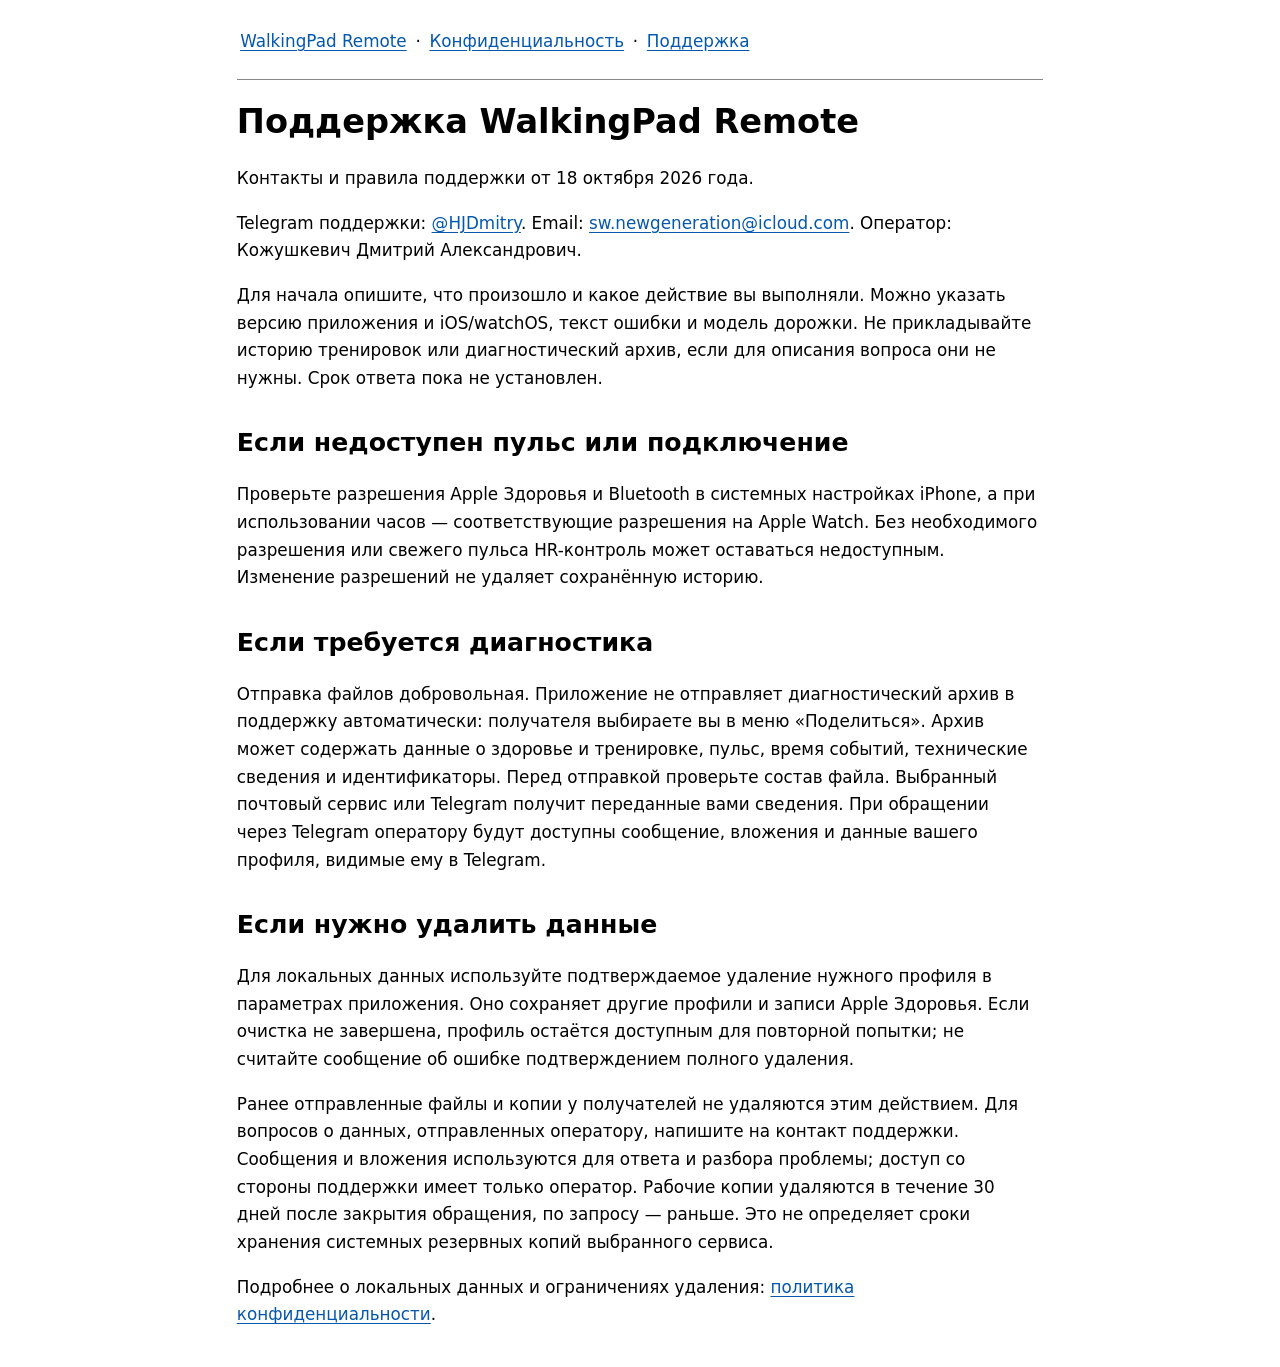
==== support.html @ 79df1866 "Add customer privacy pages and native support entry" ====
<!doctype html>
<html lang="ru">
<head>
<meta charset="utf-8">
<meta name="viewport" content="width=device-width, initial-scale=1">
<title>Поддержка — WalkingPad Remote</title>
<link rel="stylesheet" href="style.css">
</head>
<body>
<nav aria-label="Навигация"><a href="index.html">WalkingPad Remote</a> · <a href="privacy.html">Конфиденциальность</a> · <a href="support.html">Поддержка</a></nav>
<main>
<h1>Поддержка WalkingPad Remote</h1>
<p>Контакты и правила поддержки от 18 октября 2026 года.</p>
<p>Telegram поддержки: <a href="https://t.me/HJDmitry">@HJDmitry</a>. Email: <a href="mailto:sw.newgeneration@icloud.com">sw.newgeneration@icloud.com</a>. Оператор: Кожушкевич Дмитрий Александрович.</p>
<p>Для начала опишите, что произошло и какое действие вы выполняли. Можно указать версию приложения и iOS/watchOS, текст ошибки и модель дорожки. Не прикладывайте историю тренировок или диагностический архив, если для описания вопроса они не нужны. Срок ответа пока не установлен.</p>
<h2>Если недоступен пульс или подключение</h2>
<p>Проверьте разрешения Apple Здоровья и Bluetooth в системных настройках iPhone, а при использовании часов — соответствующие разрешения на Apple Watch. Без необходимого разрешения или свежего пульса HR-контроль может оставаться недоступным. Изменение разрешений не удаляет сохранённую историю.</p>
<h2>Если требуется диагностика</h2>
<p>Отправка файлов добровольная. Приложение не отправляет диагностический архив в поддержку автоматически: получателя выбираете вы в меню «Поделиться». Архив может содержать данные о здоровье и тренировке, пульс, время событий, технические сведения и идентификаторы. Перед отправкой проверьте состав файла. Выбранный почтовый сервис или Telegram получит переданные вами сведения. При обращении через Telegram оператору будут доступны сообщение, вложения и данные вашего профиля, видимые ему в Telegram.</p>
<h2>Если нужно удалить данные</h2>
<p>Для локальных данных используйте подтверждаемое удаление нужного профиля в параметрах приложения. Оно сохраняет другие профили и записи Apple Здоровья. Если очистка не завершена, профиль остаётся доступным для повторной попытки; не считайте сообщение об ошибке подтверждением полного удаления.</p>
<p>Ранее отправленные файлы и копии у получателей не удаляются этим действием. Для вопросов о данных, отправленных оператору, напишите на контакт поддержки. Сообщения и вложения используются для ответа и разбора проблемы; доступ со стороны поддержки имеет только оператор. Рабочие копии удаляются в течение 30 дней после закрытия обращения, по запросу — раньше. Это не определяет сроки хранения системных резервных копий выбранного сервиса.</p>
<p>Подробнее о локальных данных и ограничениях удаления: <a href="privacy.html">политика конфиденциальности</a>.</p>
</main>
</body>
</html>
---- style.css ----
html { color-scheme: light dark; font: 1.05rem/1.65 system-ui, sans-serif; }
body { max-width: 48rem; margin: auto; padding: 1.25rem; overflow-wrap: anywhere; }
nav { padding-bottom: 1rem; border-bottom: 1px solid #888; }
nav a { display: inline-block; padding: .4rem .2rem; }
h1 { font-size: clamp(1.5rem, 5vw, 2rem); line-height: 1.2; } h2 { line-height: 1.35; margin-top: 2rem; }
a { color: light-dark(#0658ac, #8ac4ff); text-underline-offset: .15em; }
a:focus-visible { outline: 3px solid currentColor; outline-offset: 3px; }
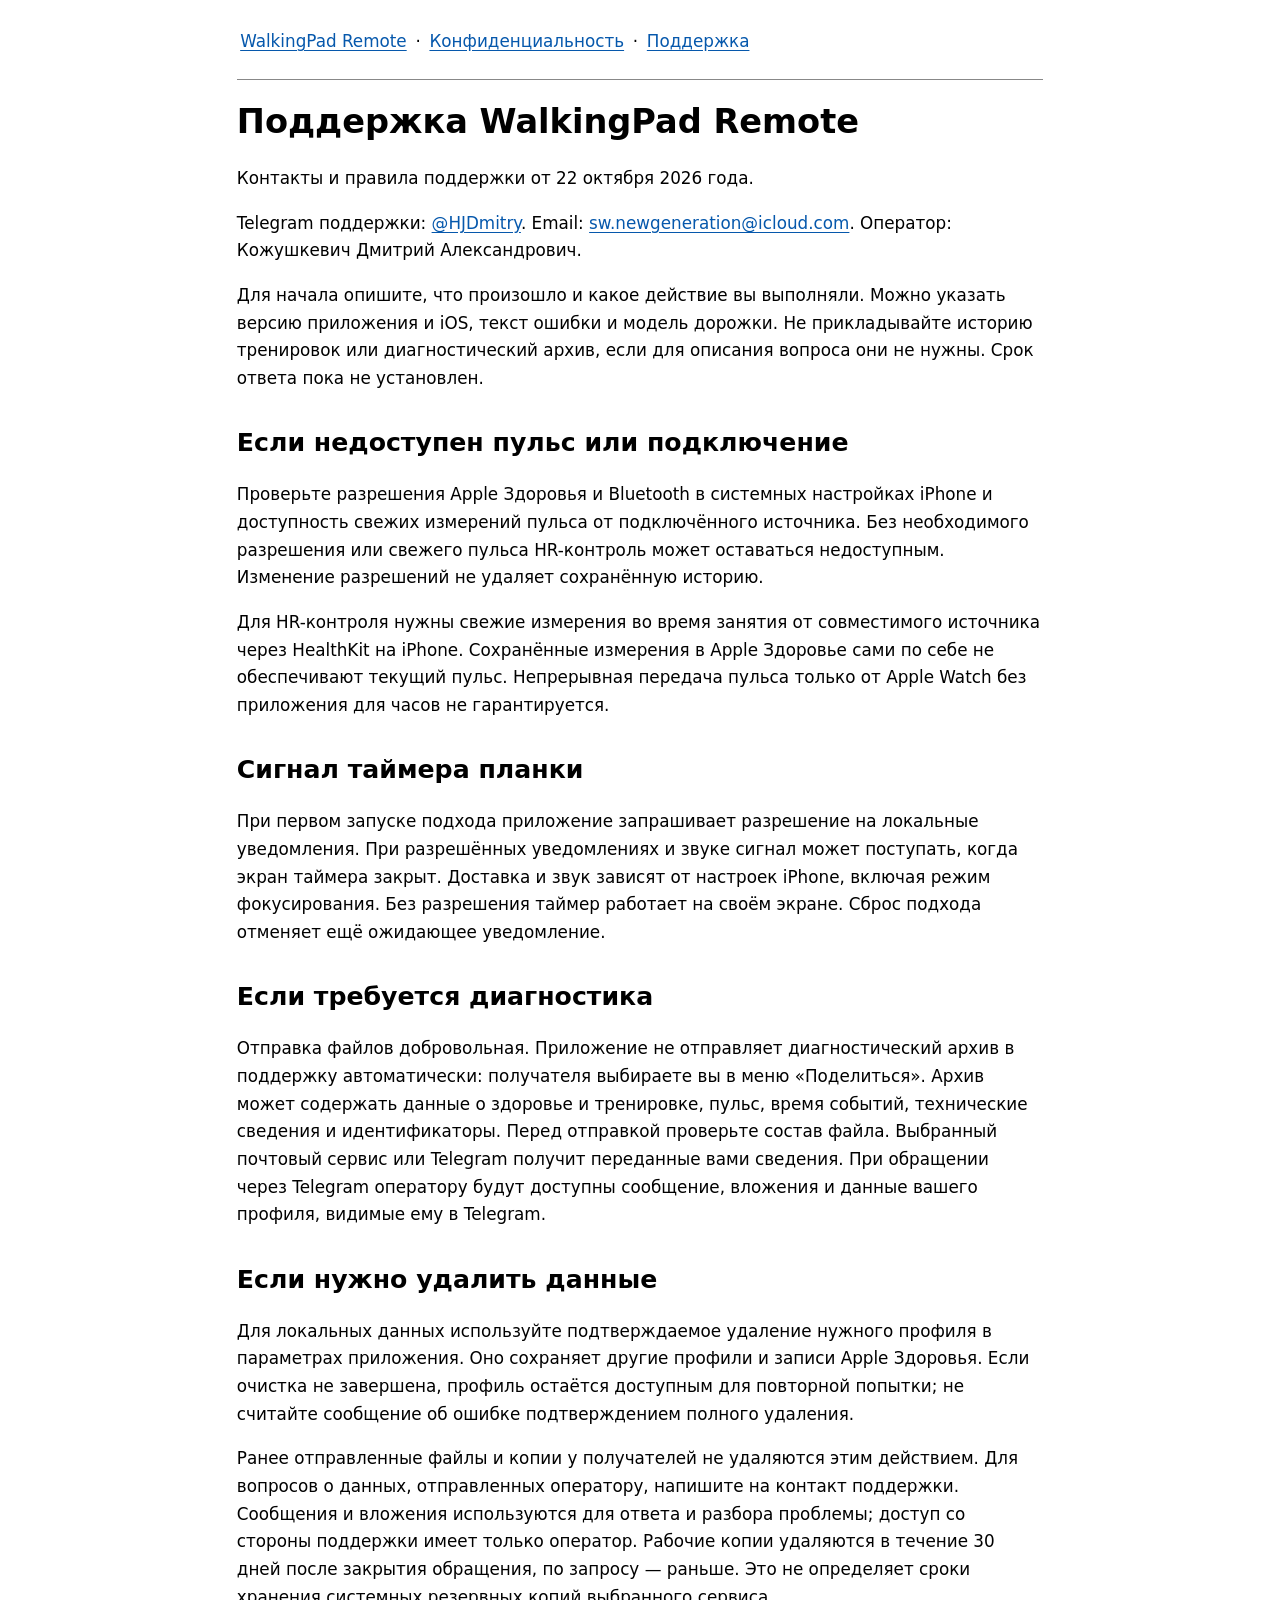
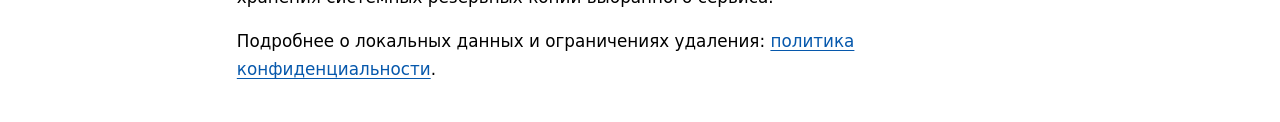
==== commit c4037c1c: "Clarify live heart-rate availability and plank timer notifications" ====
--- a/support.html
+++ b/support.html
@@ -10,11 +10,14 @@
 <nav aria-label="Навигация"><a href="index.html">WalkingPad Remote</a> · <a href="privacy.html">Конфиденциальность</a> · <a href="support.html">Поддержка</a></nav>
 <main>
 <h1>Поддержка WalkingPad Remote</h1>
-<p>Контакты и правила поддержки от 18 октября 2026 года.</p>
+<p>Контакты и правила поддержки от 22 октября 2026 года.</p>
 <p>Telegram поддержки: <a href="https://t.me/HJDmitry">@HJDmitry</a>. Email: <a href="mailto:sw.newgeneration@icloud.com">sw.newgeneration@icloud.com</a>. Оператор: Кожушкевич Дмитрий Александрович.</p>
-<p>Для начала опишите, что произошло и какое действие вы выполняли. Можно указать версию приложения и iOS/watchOS, текст ошибки и модель дорожки. Не прикладывайте историю тренировок или диагностический архив, если для описания вопроса они не нужны. Срок ответа пока не установлен.</p>
+<p>Для начала опишите, что произошло и какое действие вы выполняли. Можно указать версию приложения и iOS, текст ошибки и модель дорожки. Не прикладывайте историю тренировок или диагностический архив, если для описания вопроса они не нужны. Срок ответа пока не установлен.</p>
 <h2>Если недоступен пульс или подключение</h2>
-<p>Проверьте разрешения Apple Здоровья и Bluetooth в системных настройках iPhone, а при использовании часов — соответствующие разрешения на Apple Watch. Без необходимого разрешения или свежего пульса HR-контроль может оставаться недоступным. Изменение разрешений не удаляет сохранённую историю.</p>
+<p>Проверьте разрешения Apple Здоровья и Bluetooth в системных настройках iPhone и доступность свежих измерений пульса от подключённого источника. Без необходимого разрешения или свежего пульса HR-контроль может оставаться недоступным. Изменение разрешений не удаляет сохранённую историю.</p>
+<p>Для HR-контроля нужны свежие измерения во время занятия от совместимого источника через HealthKit на iPhone. Сохранённые измерения в Apple Здоровье сами по себе не обеспечивают текущий пульс. Непрерывная передача пульса только от Apple Watch без приложения для часов не гарантируется.</p>
+<h2>Сигнал таймера планки</h2>
+<p>При первом запуске подхода приложение запрашивает разрешение на локальные уведомления. При разрешённых уведомлениях и звуке сигнал может поступать, когда экран таймера закрыт. Доставка и звук зависят от настроек iPhone, включая режим фокусирования. Без разрешения таймер работает на своём экране. Сброс подхода отменяет ещё ожидающее уведомление.</p>
 <h2>Если требуется диагностика</h2>
 <p>Отправка файлов добровольная. Приложение не отправляет диагностический архив в поддержку автоматически: получателя выбираете вы в меню «Поделиться». Архив может содержать данные о здоровье и тренировке, пульс, время событий, технические сведения и идентификаторы. Перед отправкой проверьте состав файла. Выбранный почтовый сервис или Telegram получит переданные вами сведения. При обращении через Telegram оператору будут доступны сообщение, вложения и данные вашего профиля, видимые ему в Telegram.</p>
 <h2>Если нужно удалить данные</h2>
